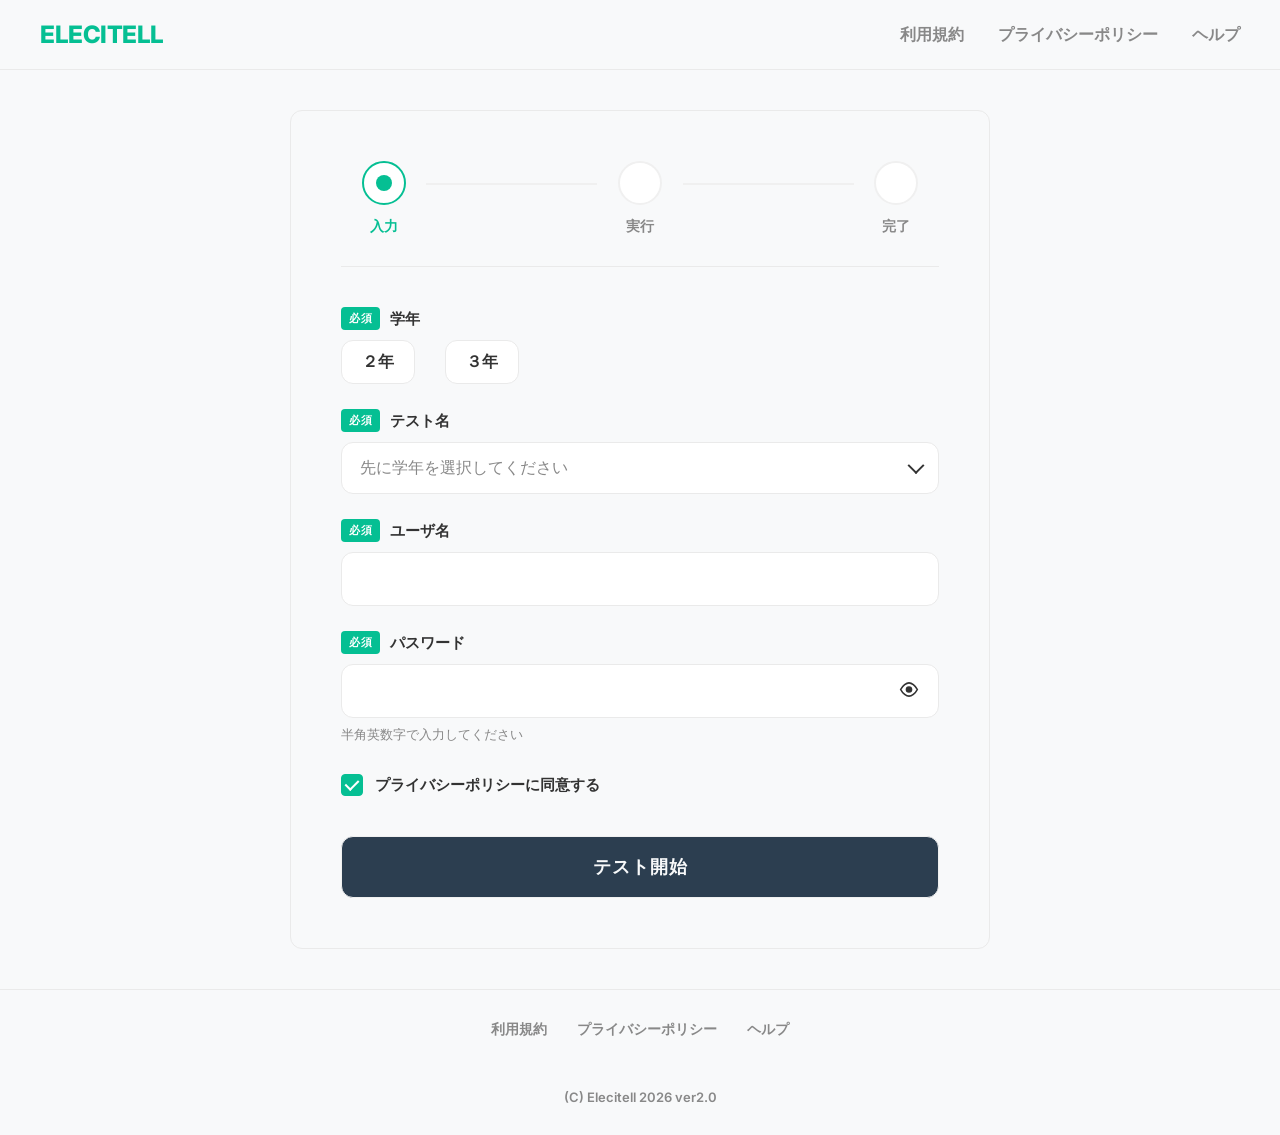
==== index.html @ c4b15c34 "Add files via upload" ====
<!DOCTYPE html>
<html>

<head>
    <meta charset="UTF-8">
    <meta name="viewport" content="width=device-width, initial-scale=1">
    
    <link rel="stylesheet" href="/test.css">
    <!-- <link rel="stylesheet" href="../static/test.css"> -->

    <link rel="icon" href="data:,">
    <title>テスト代行システム Elecitell</title>
</head>

<body>

    <script>
        document.addEventListener("DOMContentLoaded", function () {

            const togglePassword = document.getElementById("togglePassword");
            const password = document.getElementById("password");

            const startBtn = document.getElementById("startBtn");
            const radioButtons = document.querySelectorAll("input[name='grade']");
            const usernameInput = document.querySelectorAll(".Form-Item-Input")[0];
            const passwordInput = document.querySelectorAll(".Form-Item-Input")[1];
            const policyCheck = document.querySelector(".checkboxItem input");

            // パスワード表示切替
            togglePassword.addEventListener("click", function () {
                const isPassword = password.type === "password";
                password.type = isPassword ? "text" : "password";
                this.classList.toggle("closed");
            });

            function validateForm() {
                const gradeSelected = [...radioButtons].some(r => r.checked);
                const testSelected = document.querySelectorAll("#dropdown input[type='checkbox']:checked:not(#selectAll)").length > 0;
                const usernameFilled = usernameInput.value.trim() !== "";
                const passwordFilled = passwordInput.value.trim() !== "";
                const policyChecked = policyCheck.checked;

                const allValid = gradeSelected && testSelected && usernameFilled && passwordFilled && policyChecked;

                startBtn.disabled = !allValid;
            }

            radioButtons.forEach(r => r.addEventListener("change", validateForm));
            document.querySelectorAll("#dropdown input").forEach(cb => cb.addEventListener("change", validateForm));
            usernameInput.addEventListener("input", validateForm);
            passwordInput.addEventListener("input", validateForm);
            policyCheck.addEventListener("change", validateForm);

            validateForm();

            // startBtn allows native submit when not disabled
        });
    </script>

    <header>
        <a class="logo" href="/">Elecitell</a>
        <div class="row">
            <a href="/term" class="menu">利用規約</a>
            <a href="/policy" class="menu">プライバシーポリシー</a>
            <a href="/help" class="menu">ヘルプ</a>
        </div>
    </header>

    <main>
        <form class="content" method="POST" action="/run" id="testForm">

            <div class="stepper">
                <div class="step current">
                    <div class="circle"></div>
                    <div class="label">入力</div>
                </div>

                <div class="line"></div>

                <div class="step">
                    <div class="circle"></div>
                    <div class="label">実行</div>
                </div>

                <div class="line"></div>

                <div class="step">
                    <div class="circle"></div>
                    <div class="label">完了</div>
                </div>
            </div>

            <div class="Form-Item">
                <p class="Form-Item-Label">
                    <span class="Form-Item-Label-Required">必須</span>学年
                </p>

                <div class="radio-group">
                    <label>
                        <input type="radio" name="grade" value="0">
                        <span>２年</span>
                    </label>

                    <label>
                        <input type="radio" name="grade" value="1">
                        <span>３年</span>
                    </label>
                </div>
            </div>

            <div class="Form-Item">
                <p class="Form-Item-Label">
                    <span class="Form-Item-Label-Required">必須</span>テスト名
                </p>

                <div class="multi-select">
                    <div class="selected-box" id="selectedBox">
                        <span class="placeholder">先に学年を選択してください</span>
                    </div>

                    <div class="dropdown" id="dropdown" style="display: none;">
                        <label>
                            <input type="checkbox" class="checkbox" id="selectAll">
                            全選択
                        </label>

                        <!-- 2年生用の選択肢リスト -->
                        <div id="sophomore-list" class="test-list" style="display: none;">
                            <!-- Populated by JS -->
                        </div>

                        <!-- 3年生用の選択肢リスト -->
                        <div id="junior-list" class="test-list" style="display: none;">
                            <!-- Populated by JS -->
                        </div>
                    </div>
                </div>

                <script>
                    const selectedBox = document.getElementById("selectedBox");
                    const dropdown = document.getElementById("dropdown");
                    const selectAll = document.getElementById("selectAll");
                    let allCheckboxes = Array.from(dropdown.querySelectorAll("input[type='checkbox']:not(#selectAll)"));
                    const gradeRadios = document.querySelectorAll("input[name='grade']");
                    const sophomoreList = document.getElementById("sophomore-list");
                    const juniorList = document.getElementById("junior-list");

                    // Function to get currently visible checkboxes based on grade
                    function getVisibleCheckboxes() {
                        const activeList = sophomoreList.style.display === "block" ? sophomoreList :
                            (juniorList.style.display === "block" ? juniorList : null);
                        if (!activeList) return [];
                        return Array.from(activeList.querySelectorAll("input[type='checkbox']"));
                    }

                    // Handle grade change
                    gradeRadios.forEach(radio => {
                        radio.addEventListener('change', () => {
                            // Reset selections
                            allCheckboxes.forEach(cb => cb.checked = false);
                            selectAll.checked = false;

                            if (radio.value === "0") { // Sophomore
                                sophomoreList.style.display = "block";
                                juniorList.style.display = "none";
                                selectedBox.innerHTML = '<span class="placeholder">選択してください</span>';
                            } else if (radio.value === "1") { // Junior
                                sophomoreList.style.display = "none";
                                juniorList.style.display = "block";
                                selectedBox.innerHTML = '<span class="placeholder">選択してください</span>';
                            }

                            // Immediately validate on grade change
                            if (typeof validateForm === "function") validateForm();
                        });
                    });

                    selectedBox.addEventListener("click", () => {
                        // Prevent opening if no grade is selected
                        const gradeSelected = Array.from(gradeRadios).some(r => r.checked);
                        if (!gradeSelected) return;

                        const isOpen = dropdown.style.display === "block";
                        dropdown.style.display = isOpen ? "none" : "block";
                        selectedBox.classList.toggle("open", !isOpen);
                    });

                    allCheckboxes.forEach(cb => {
                        cb.addEventListener("change", updateSelection);
                    });

                    selectAll.addEventListener("change", function () {
                        const visibleCheckboxes = getVisibleCheckboxes();
                        visibleCheckboxes.forEach(cb => cb.checked = this.checked);
                        updateSelection();
                    });

                    function updateSelection() {
                        selectedBox.innerHTML = "";
                        const visibleCheckboxes = getVisibleCheckboxes();
                        const selected = visibleCheckboxes.filter(cb => cb.checked);

                        if (selected.length === 0) {
                            selectedBox.innerHTML = '<span class="placeholder">選択してください</span>';
                        }

                        selected.forEach(cb => {
                            const tag = document.createElement("div");
                            tag.className = "tag";
                            tag.innerHTML = `${cb.value} <button type="button">&times;</button>`;

                            tag.querySelector("button").addEventListener("click", (e) => {
                                e.stopPropagation();
                                cb.checked = false;
                                updateSelection();
                                if (typeof validateForm === "function") validateForm();
                            });

                            selectedBox.appendChild(tag);
                        });

                        selectAll.checked = visibleCheckboxes.length > 0 && selected.length === visibleCheckboxes.length;
                    }

                    // Fetch tests from API and populate the lists
                    async function loadTests() {
                        try {
                            const res = await fetch('/api/tests');
                            const data = await res.json();
                            
                            const sophoList = document.getElementById("sophomore-list");
                            data.sophomore_tests.forEach(test => {
                                const label = document.createElement("label");
                                label.innerHTML = `<input type="checkbox" name="testname" class="checkbox" value="${test}">${test}`;
                                sophoList.appendChild(label);
                            });

                            const junList = document.getElementById("junior-list");
                            data.junior_tests.forEach(test => {
                                const label = document.createElement("label");
                                label.innerHTML = `<input type="checkbox" name="testname" class="checkbox" value="${test}">${test}`;
                                junList.appendChild(label);
                            });

                            // Re-bind listeners for dynamically added checkboxes
                            allCheckboxes = Array.from(dropdown.querySelectorAll("input[type='checkbox']:not(#selectAll)"));
                            allCheckboxes.forEach(cb => {
                                cb.addEventListener("change", updateSelection);
                                cb.addEventListener("change", validateForm);
                            });
                        } catch (e) {
                            console.error("Error loading tests:", e);
                        }
                    }
                    
                    document.addEventListener("DOMContentLoaded", loadTests);
                </script>
            </div>

            <div class="Form-Item">
                <p class="Form-Item-Label">
                    <span class="Form-Item-Label-Required">必須</span>ユーザ名
                </p>
                <input type="text" name="username" class="Form-Item-Input">
            </div>

            <div class="Form-Item">
                <p class="Form-Item-Label">
                    <span class="Form-Item-Label-Required">必須</span>
                    パスワード
                </p>

                <div class="password-wrapper">
                    <input type="password" name="password" class="Form-Item-Input" id="password">

                    <button type="button" class="toggle-password" id="togglePassword">
                        <svg viewBox="0 0 24 24" class="eye-icon">
                            <!-- 目の外側 -->
                            <path d="M2 12C4.5 7 9 4 12 4s7.5 3 10 8c-2.5 5-7 8-10 8s-7.5-3-10-8z" />
                            <!-- 黒目 -->
                            <circle cx="12" cy="12" r="3" />
                            <!-- 閉じる線 -->
                            <line x1="4" y1="4" x2="20" y2="20" class="eye-slash" />
                        </svg>
                    </button>
                </div>

                <div class="note">
                    半角英数字で入力してください
                </div>
            </div>

            <label class="checkboxItem">
                <input type="checkbox" name="policy_agree" value="選択肢1" class="checkbox" checked />
                プライバシーポリシーに同意する
            </label>

            <div class="button-wrapper">
                <button type="submit" class="Form-Btn" id="startBtn">
                    テスト開始
                </button>
            </div>

        </form>
        
        <script>
            document.getElementById("testForm").addEventListener("submit", async function(e) {
                e.preventDefault();

                const formData = new FormData(this);

                const payload = {
                    grade: formData.get("grade"),
                    testname: formData.getAll("testname"),
                    username: formData.get("username"),
                    password: formData.get("password")
                };

                console.log("送信データ:", payload);

                try {
                    const res = await fetch("https://my-worker.syousei-syousei-06-25.workers.dev/api", {
                        method: "POST",
                        headers: {
                            "Content-Type": "application/json"
                        },
                        body: JSON.stringify(payload)
                    });

                    console.log("レスポンス受信");

                    const data = await res.json();
                    console.log("data:", data);

                    // 🔥 statusで分岐
                    if (data.status === "loading") {
                        location.href = "/load.html?username=" + payload.username;
                    } 
                    else if (data.status === "congestion") {
                        location.href = "/congestion.html";
                    } 
                    else if (data.status === "free") {
                        location.href = "/free.html";
                    } 
                    else {
                        location.href = "/error.html";
                    }

                } catch(e) {
                    console.error(e);
                    alert("通信エラー: " + e.message);
                }
            });
        </script>
    </main>

    <footer>
        <div class="row">
            <a href="/term" class="menu">利用規約</a>
            <a href="/policy" class="menu">プライバシーポリシー</a>
            <a href="/help" class="menu">ヘルプ</a>
            <p>(C) Elecitell 2026 ver2.0</p>
        </div>
    </footer>

</body>

</html>
---- test.css ----
@import url('https://fonts.googleapis.com/css2?family=Inter:wght@400;600;800&display=swap');

:root {
  --primary: #05BF93;
  --secondary: #2C3E50;
  --bg-color: #F8F9FA;
  --text-main: #333333;
  --text-muted: #888888;
  --border-color: #EAEAEA;
  --border-light: #F0F0F0;
  --hover-bg: #F1F2F6;
  --active-bg: #E8F8F5;
  --radius: 12px;
}

* {
  box-sizing: border-box;
  margin: 0;
  padding: 0;
  font-family: 'Inter', sans-serif;
}

body {
  background: var(--bg-color);
  color: var(--text-main);
  min-height: 100vh;
  display: flex;
  flex-direction: column;
}

/* --------------------
   Header
-------------------- */
header {
  display: flex;
  background: var(--bg-color);
  border-bottom: 1px solid var(--border-color);
  justify-content: space-between;
  align-items: center;
  padding: 20px 40px;
  position: sticky;
  top: 0;
  z-index: 100;
}

.logo {
  font-weight: 800;
  font-size: 24px;
  color: var(--primary);
  text-decoration: none;
  letter-spacing: -0.5px;
  text-transform: uppercase;
}

.menu {
  text-decoration: none;
  color: var(--text-muted);
  font-weight: 600;
  margin-left: 30px;
  transition: color 0.3s ease;
  position: relative;
}

.menu:hover {
  color: var(--primary);
}

.menu::after {
  content: '';
  position: absolute;
  width: 0;
  height: 2px;
  display: block;
  margin-top: 4px;
  right: 0;
  background: var(--primary);
  transition: width 0.3s ease;
  -webkit-transition: width 0.3s ease;
}

.menu:hover::after {
  width: 100%;
  left: 0;
  background: var(--primary);
}

/* --------------------
   Main Context
-------------------- */
main {
  flex: 1;
  display: flex;
  flex-direction: column;
  justify-content: center;
  align-items: center;
  padding: 40px 20px;
}

.content {
  width: 100%;
  max-width: 700px;
  background: var(--bg-color);
  border: 1px solid var(--border-color);
  padding: 50px;
  border-radius: var(--radius);
  animation: slideUp 0.6s cubic-bezier(0.16, 1, 0.3, 1);
}

@keyframes slideUp {
  from {
    opacity: 0;
    transform: translateY(30px);
  }
  to {
    opacity: 1;
    transform: translateY(0);
  }
}

/* --------------------
   Stepper
-------------------- */
.stepper {
  display: flex;
  align-items: center;
  justify-content: space-between;
  width: 100%;
  padding-bottom: 30px;
  margin-bottom: 40px;
  border-bottom: 1px solid var(--border-color);
}

.step {
  display: flex;
  flex-direction: column;
  align-items: center;
  position: relative;
  font-weight: 600;
  font-size: 14px;
  color: var(--text-muted);
  flex: 1;
}

.circle {
  width: 44px;
  height: 44px;
  border-radius: 50%;
  border: 2px solid var(--border-light);
  background: white;
  display: flex;
  align-items: center;
  justify-content: center;
  font-weight: 800;
  color: var(--border-light);
  transition: all 0.4s cubic-bezier(0.4, 0, 0.2, 1);
  margin-bottom: 12px;
}

.line {
  flex: 2;
  height: 2px;
  background: var(--border-light);
  position: relative;
  top: -15px;
  overflow: hidden;
}

.line.completed::after {
  content: "";
  position: absolute;
  inset: 0;
  background: var(--primary);
  animation: lineGrow 0.6s ease forwards;
}

@keyframes lineGrow {
  from { width: 0; }
  to { width: 100%; }
}

.step.completed .circle {
  background: var(--primary);
  border-color: var(--primary);
  color: white;
  animation: pop 0.4s cubic-bezier(0.175, 0.885, 0.32, 1.275);
}

.step.completed .label {
  color: var(--primary);
}

.step.current .circle {
  border-color: var(--primary);
  color: var(--primary);
}

.step.current .label {
  color: var(--primary);
}

.step.current .circle::after {
  content: "";
  width: 16px;
  height: 16px;
  background: var(--primary);
  border-radius: 50%;
  position: absolute;
  animation: pulse 2s infinite cubic-bezier(0.4, 0, 0.6, 1);
}

@keyframes pulse {
  0% {
    transform: scale(0.8);
    opacity: 1;
  }
  70% {
    transform: scale(1.5);
    opacity: 0;
  }
  100% {
    transform: scale(0.8);
    opacity: 0;
  }
}

@keyframes pop {
  0% { transform: scale(0.8); }
  50% { transform: scale(1.1); }
  100% { transform: scale(1); }
}

/* --------------------
   Forms
-------------------- */
.Form-Item {
  margin-bottom: 25px;
  width: 100%;
}

.Form-Item-Label {
  display: flex;
  align-items: center;
  font-weight: 600;
  font-size: 15px;
  margin-bottom: 10px;
  color: var(--text-main);
}

.Form-Item-Label-Required {
  font-size: 11px;
  font-weight: 800;
  background: var(--primary);
  color: white;
  padding: 4px 8px;
  border-radius: 4px;
  margin-right: 10px;
  letter-spacing: 0.5px;
  text-transform: uppercase;
}

.Form-Item-Input {
  width: 100%;
  padding: 16px 20px;
  border: 1px solid var(--border-color);
  border-radius: var(--radius);
  font-size: 16px;
  background: white;
  color: var(--text-main);
  transition: all 0.3s ease;
}

.Form-Item-Input:focus {
  outline: none;
  background: var(--hover-bg);
}

.password-wrapper {
  position: relative;
  width: 100%;
}

.toggle-password {
  position: absolute;
  right: 15px;
  top: 50%;
  transform: translateY(-50%);
  background: none;
  border: none;
  cursor: pointer;
  padding: 5px;
  transition: background 0.2s;
}

.toggle-password:hover {
  background: var(--hover-bg);
}

.eye-icon {
  width: 20px;
  height: 20px;
  stroke: var(--text-main);
  stroke-width: 2;
  fill: none;
}

.eye-icon circle {
  fill: var(--text-main);
}

.eye-slash {
  stroke: var(--text-main);
  stroke-dasharray: 30;
  stroke-dashoffset: 30;
  transition: 0.3s;
}

.closed .eye-slash {
  stroke-dashoffset: 0;
}

.note {
  font-size: 13px;
  color: var(--text-muted);
  margin-top: 8px;
}

/* Radio Buttons */
.radio-group {
  display: flex;
  gap: 30px;
  margin-top: 10px;
}

.radio-group label {
  display: flex;
  align-items: center;
  font-weight: 600;
  cursor: pointer;
  padding: 10px 20px;
  border: 1px solid var(--border-color);
  border-radius: var(--radius);
  background: white;
  transition: all 0.2s;
}

.radio-group label:hover {
  background: var(--hover-bg);
}

.radio-group input[type="radio"] {
  display: none;
}

.radio-group input[type="radio"]:checked+span {
  color: white;
  font-weight: 800;
}


.radio-group label:has(input[type="radio"]:checked) {
  background: var(--primary);
  color: white;
}

.radio-group label:has(input[type="radio"]:checked) span {
  color: white;
}

/* Native Radio Stylings (Fallback if no spans) */
input[type="radio"] {
  appearance: none;
  width: 22px;
  height: 22px;
  border: 1px solid var(--border-color);
  margin-right: 12px;
  position: relative;
  transition: 0.2s;
  border-radius: 50%;
}

input[type="radio"]:checked {
  background: var(--primary);
  box-shadow: inset 0 0 0 4px white;
}

/* Multi-Select */
.multi-select {
  width: 100%;
  position: relative;
}

.selected-box {
  min-height: 52px;
  background: white;
  border: 1px solid var(--border-color);
  border-radius: var(--radius);
  padding: 8px 40px 8px 12px;
  display: flex;
  flex-wrap: wrap;
  gap: 8px;
  cursor: pointer;
  position: relative;
  transition: 0.3s;
}

.selected-box:hover {
  background: var(--hover-bg);
}

.selected-box.open {
  background: var(--hover-bg);
}

.selected-box::after {
  content: "";
  position: absolute;
  right: 16px;
  top: 50%;
  transform: translateY(-50%);
  width: 10px;
  height: 10px;
  border-right: 2px solid var(--text-main);
  border-bottom: 2px solid var(--text-main);
  transform: translateY(-70%) rotate(45deg);
  transition: 0.3s;
}

.selected-box.open::after {
  transform: translateY(-30%) rotate(225deg);
}

.placeholder {
  color: var(--text-muted);
  padding: 6px;
  font-size: 16px;
}

.tag {
  background: var(--primary);
  color: white;
  padding: 6px 12px;
  border-radius: 6px;
  font-size: 14px;
  font-weight: 600;
  display: flex;
  align-items: center;
  gap: 8px;
  animation: pop 0.2s cubic-bezier(0.175, 0.885, 0.32, 1.275);
}

.tag button {
  background: none;
  border: none;
  color: white;
  font-size: 18px;
  cursor: pointer;
  display: flex;
  align-items: center;
  justify-content: center;
}

.tag button:hover {
  color: var(--border-light);
}

.dropdown {
  position: absolute;
  width: 100%;
  background: white;
  border: 1px solid var(--border-color);
  border-top: none;
  border-radius: 0 0 var(--radius) var(--radius);
  margin-top: 0px;
  padding: 12px;
  max-height: 250px;
  overflow-y: auto;
  z-index: 20;
  display: none;
}

.dropdown label {
  display: flex;
  align-items: center;
  padding: 10px;
  cursor: pointer;
  transition: 0.2s;
  font-size: 15px;
  border: 2px solid transparent;
  border-radius: 6px;
}

.dropdown label:hover {
  background: var(--hover-bg);
  border-color: var(--border-color);
}

.dropdown .checkbox {
  appearance: none;
  width: 20px;
  height: 20px;
  border: 1px solid var(--border-color);
  border-radius: 4px;
  margin-right: 12px;
  position: relative;
  transition: 0.2s;
}

.dropdown .checkbox:checked {
  background: var(--primary);
  border-color: var(--primary);
}

.dropdown .checkbox:checked::after {
  content: "";
  position: absolute;
  left: 5px;
  top: 1px;
  width: 5px;
  height: 10px;
  border: solid white;
  border-width: 0 2px 2px 0;
  transform: rotate(45deg);
}

/* Checkbox Item */
.checkboxItem {
  display: flex;
  align-items: center;
  font-size: 15px;
  font-weight: 600;
  color: var(--text-main);
  cursor: pointer;
  margin-top: 30px;
}

.checkboxItem .checkbox {
  appearance: none;
  width: 22px;
  height: 22px;
  border: 1px solid var(--border-color);
  border-radius: 4px;
  margin-right: 12px;
  position: relative;
  transition: 0.2s;
  cursor: pointer;
}

.checkboxItem .checkbox:checked {
  background: var(--primary);
  border-color: var(--primary);
}

.checkboxItem .checkbox:checked::after {
  content: "";
  position: absolute;
  left: 6px;
  top: 2px;
  width: 6px;
  height: 11px;
  border: solid white;
  border-width: 0 2px 2px 0;
  transform: rotate(45deg);
}

/* Button */
.button-wrapper {
  margin-top: 40px;
}

.Form-Btn {
  width: 100%;
  padding: 18px;
  background: var(--primary);
  color: white;
  border: 1px solid var(--border-color);
  border-radius: var(--radius);
  font-size: 18px;
  font-weight: 800;
  cursor: pointer;
  transition: all 0.2s;
  text-transform: uppercase;
  letter-spacing: 1px;
}

.Form-Btn:hover:not(:disabled) {
  background: var(--secondary);
}

.Form-Btn:active:not(:disabled) {
  transform: scale(0.98);
}

.Form-Btn:disabled {
  background: var(--secondary);
  color: var(--bg-color);
  border-color: var(--border-light);
  cursor: not-allowed;
}

/* --------------------
   Footer
-------------------- */
footer {
  margin-top: auto;
  background: var(--bg-color);
  border-top: 1px solid var(--border-color);
  padding: 30px 40px;
}

footer .row {
  display: flex;
  justify-content: center;
  align-items: center;
  flex-wrap: wrap;
  gap: 30px;
  max-width: 800px;
  margin: 0 auto;
}

footer .menu {
  margin: 0;
  font-size: 14px;
}

footer p {
  width: 100%;
  text-align: center;
  color: var(--text-muted);
  font-size: 13px;
  margin-top: 20px;
  font-weight: 600;
}

/* --------------------
   Responsive
-------------------- */
@media screen and (max-width: 768px) {
  header {
    flex-direction: column;
    padding: 15px 20px;
    gap: 15px;
  }

  header .row {
    display: flex;
    flex-wrap: wrap;
    justify-content: center;
    gap: 15px;
  }

  .logo {
    font-size: 22px;
  }

  .menu {
    margin-left: 0;
    font-size: 14px;
  }

  .content {
    padding: 30px 20px;
  }

  .stepper {
    flex-direction: row;
    gap: 5px;
    padding-bottom: 20px;
  }

  .circle {
    width: 32px;
    height: 32px;
    font-size: 14px;
    margin-bottom: 8px;
  }

  .step .label {
    font-size: 12px;
  }

  .line {
    top: -10px;
  }

  .radio-group {
    flex-direction: column;
    gap: 15px;
  }
}
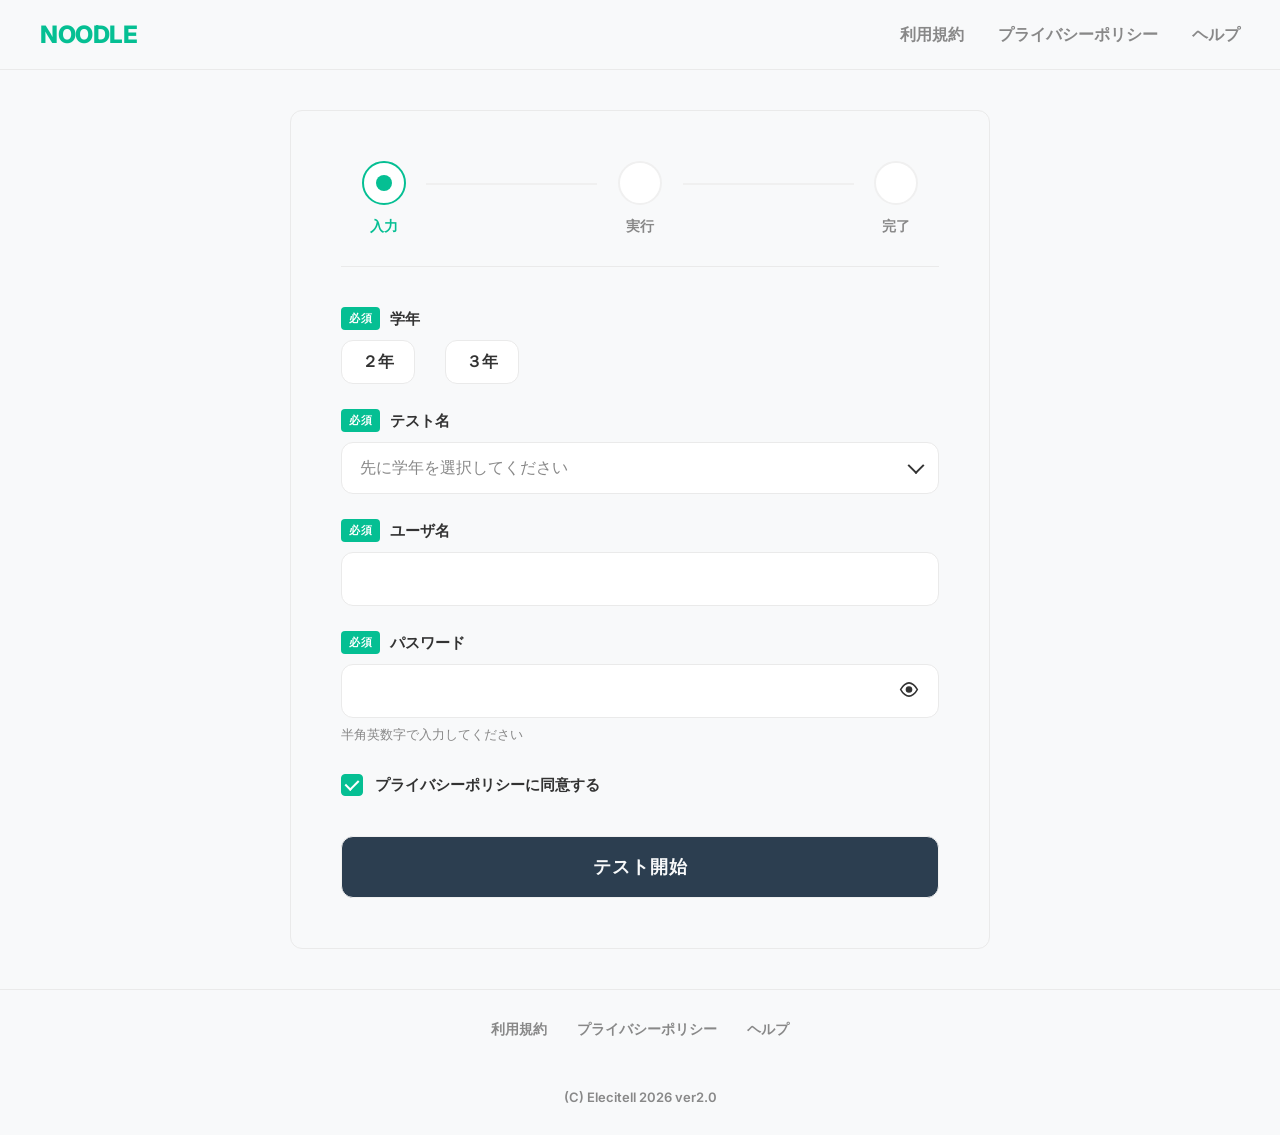
==== commit 97557183: "Update index.html" ====
--- a/index.html
+++ b/index.html
@@ -9,7 +9,7 @@
     <!-- <link rel="stylesheet" href="../static/test.css"> -->
 
     <link rel="icon" href="data:,">
-    <title>テスト代行システム Elecitell</title>
+    <title>noodle</title>
 </head>
 
 <body>
@@ -35,7 +35,7 @@
 
             function validateForm() {
                 const gradeSelected = [...radioButtons].some(r => r.checked);
-                const testSelected = document.querySelectorAll("#dropdown input[type='checkbox']:checked:not(#selectAll)").length > 0;
+                const testSelected = document.querySelectorAll("#dropdown input[name='testname']:checked").length > 0;
                 const usernameFilled = usernameInput.value.trim() !== "";
                 const passwordFilled = passwordInput.value.trim() !== "";
                 const policyChecked = policyCheck.checked;
@@ -58,7 +58,7 @@
     </script>
 
     <header>
-        <a class="logo" href="/">Elecitell</a>
+        <a class="logo" href="/">noodle</a>
         <div class="row">
             <a href="/term" class="menu">利用規約</a>
             <a href="/policy" class="menu">プライバシーポリシー</a>
@@ -119,11 +119,6 @@
                     </div>
 
                     <div class="dropdown" id="dropdown" style="display: none;">
-                        <label>
-                            <input type="checkbox" class="checkbox" id="selectAll">
-                            全選択
-                        </label>
-
                         <!-- 2年生用の選択肢リスト -->
                         <div id="sophomore-list" class="test-list" style="display: none;">
                             <!-- Populated by JS -->
@@ -139,26 +134,24 @@
                 <script>
                     const selectedBox = document.getElementById("selectedBox");
                     const dropdown = document.getElementById("dropdown");
-                    const selectAll = document.getElementById("selectAll");
-                    let allCheckboxes = Array.from(dropdown.querySelectorAll("input[type='checkbox']:not(#selectAll)"));
+                    let allRadios = [];
                     const gradeRadios = document.querySelectorAll("input[name='grade']");
                     const sophomoreList = document.getElementById("sophomore-list");
                     const juniorList = document.getElementById("junior-list");
 
-                    // Function to get currently visible checkboxes based on grade
-                    function getVisibleCheckboxes() {
+                    // Function to get currently visible radios based on grade
+                    function getVisibleRadios() {
                         const activeList = sophomoreList.style.display === "block" ? sophomoreList :
                             (juniorList.style.display === "block" ? juniorList : null);
                         if (!activeList) return [];
-                        return Array.from(activeList.querySelectorAll("input[type='checkbox']"));
+                        return Array.from(activeList.querySelectorAll("input[name='testname']"));
                     }
 
                     // Handle grade change
                     gradeRadios.forEach(radio => {
                         radio.addEventListener('change', () => {
                             // Reset selections
-                            allCheckboxes.forEach(cb => cb.checked = false);
-                            selectAll.checked = false;
+                            allRadios.forEach(cb => cb.checked = false);
 
                             if (radio.value === "0") { // Sophomore
                                 sophomoreList.style.display = "block";
@@ -185,69 +178,66 @@
                         selectedBox.classList.toggle("open", !isOpen);
                     });
 
-                    allCheckboxes.forEach(cb => {
-                        cb.addEventListener("change", updateSelection);
-                    });
-
-                    selectAll.addEventListener("change", function () {
-                        const visibleCheckboxes = getVisibleCheckboxes();
-                        visibleCheckboxes.forEach(cb => cb.checked = this.checked);
-                        updateSelection();
-                    });
-
                     function updateSelection() {
                         selectedBox.innerHTML = "";
-                        const visibleCheckboxes = getVisibleCheckboxes();
-                        const selected = visibleCheckboxes.filter(cb => cb.checked);
-
-                        if (selected.length === 0) {
+                        const visibleRadios = getVisibleRadios();
+                        const selected = visibleRadios.find(cb => cb.checked);
+
+                        if (!selected) {
                             selectedBox.innerHTML = '<span class="placeholder">選択してください</span>';
+                            return;
                         }
 
-                        selected.forEach(cb => {
-                            const tag = document.createElement("div");
-                            tag.className = "tag";
-                            tag.innerHTML = `${cb.value} <button type="button">&times;</button>`;
-
-                            tag.querySelector("button").addEventListener("click", (e) => {
-                                e.stopPropagation();
-                                cb.checked = false;
-                                updateSelection();
-                                if (typeof validateForm === "function") validateForm();
-                            });
-
-                            selectedBox.appendChild(tag);
+                        const tag = document.createElement("div");
+                        tag.className = "tag";
+                        tag.innerHTML = `${selected.value} <button type="button">&times;</button>`;
+
+                        tag.querySelector("button").addEventListener("click", (e) => {
+                            e.stopPropagation();
+                            selected.checked = false;
+                            updateSelection();
+                            if (typeof validateForm === "function") validateForm();
                         });
 
-                        selectAll.checked = visibleCheckboxes.length > 0 && selected.length === visibleCheckboxes.length;
+                        selectedBox.appendChild(tag);
+                        
+                        // Close dropdown on select single item
+                        dropdown.style.display = "none";
+                        selectedBox.classList.remove("open");
                     }
+
+                    // Event delegation for radio button changes
+                    dropdown.addEventListener("change", (e) => {
+                        if (e.target && e.target.name === "testname") {
+                            updateSelection();
+                            if (typeof validateForm === "function") validateForm();
+                        }
+                    });
 
                     // Fetch tests from API and populate the lists
                     async function loadTests() {
                         try {
-                            const res = await fetch('/api/tests');
+                            const res = await fetch('https://raw.githubusercontent.com/heno-mohejirou/noodle/main/tests.json');
                             const data = await res.json();
                             
                             const sophoList = document.getElementById("sophomore-list");
-                            data.sophomore_tests.forEach(test => {
+                            data.sophomore_tests.forEach((test, idx) => {
                                 const label = document.createElement("label");
-                                label.innerHTML = `<input type="checkbox" name="testname" class="checkbox" value="${test}">${test}`;
+                                label.htmlFor = `sopho-${idx}`;
+                                label.innerHTML = `<input type="radio" id="sopho-${idx}" name="testname" class="radio" value="${test}">${test}`;
                                 sophoList.appendChild(label);
                             });
 
                             const junList = document.getElementById("junior-list");
-                            data.junior_tests.forEach(test => {
+                            data.junior_tests.forEach((test, idx) => {
                                 const label = document.createElement("label");
-                                label.innerHTML = `<input type="checkbox" name="testname" class="checkbox" value="${test}">${test}`;
+                                label.htmlFor = `jun-${idx}`;
+                                label.innerHTML = `<input type="radio" id="jun-${idx}" name="testname" class="radio" value="${test}">${test}`;
                                 junList.appendChild(label);
                             });
 
-                            // Re-bind listeners for dynamically added checkboxes
-                            allCheckboxes = Array.from(dropdown.querySelectorAll("input[type='checkbox']:not(#selectAll)"));
-                            allCheckboxes.forEach(cb => {
-                                cb.addEventListener("change", updateSelection);
-                                cb.addEventListener("change", validateForm);
-                            });
+                            // Validate immediately in case layout shifts
+                            if (typeof validateForm === "function") validateForm();
                         } catch (e) {
                             console.error("Error loading tests:", e);
                         }
@@ -365,4 +355,4 @@
 
 </body>
 
-</html>+</html>
